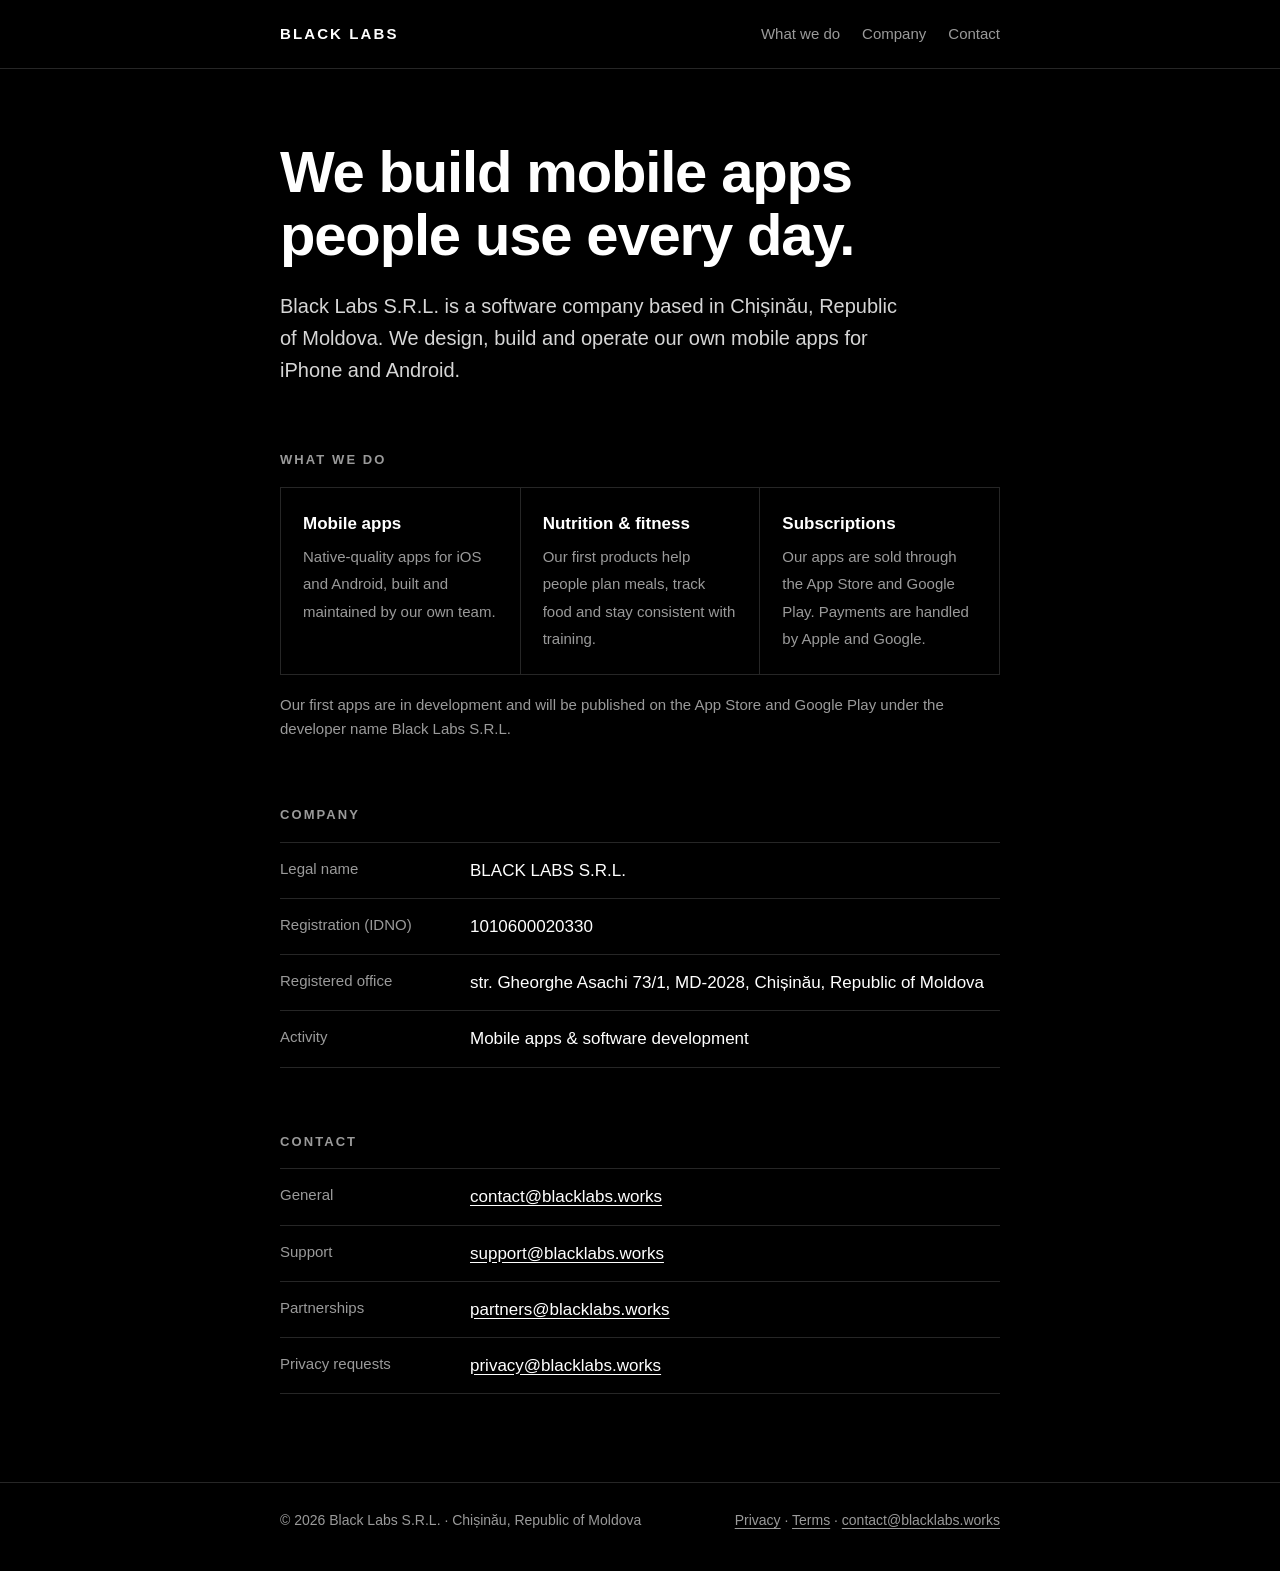
==== index.html @ fc976a8d "Company website: home, privacy, terms (static, no scripts, no cookies) Co-Authored-By: Claude Fable " ====
<!doctype html>
<html lang="en">
<head>
<meta charset="utf-8">
<meta name="viewport" content="width=device-width, initial-scale=1">
<title>Black Labs — Mobile apps &amp; software development</title>
<meta name="description" content="Black Labs S.R.L. is a software company from Chișinău, Moldova. We design, build and operate mobile apps for iOS and Android.">
<link rel="canonical" href="https://blacklabs.works/">
<link rel="icon" href="/favicon.svg" type="image/svg+xml">
<link rel="stylesheet" href="/style.css">
</head>
<body>
<header><div class="wrap">
<a class="brand" href="/">Black Labs</a>
<nav aria-label="Main"><a href="/#what-we-do">What we do</a><a href="/#company">Company</a><a href="/#contact">Contact</a></nav>
</div></header>
<main><div class="wrap">
<h1>We build mobile apps people use every day.</h1>
<p class="lead">Black Labs S.R.L. is a software company based in Chișinău, Republic of Moldova. We design, build and operate our own mobile apps for iPhone and Android.</p>

<h2 id="what-we-do">What we do</h2>
<div class="grid">
<div><strong>Mobile apps</strong><span>Native-quality apps for iOS and Android, built and maintained by our own team.</span></div>
<div><strong>Nutrition &amp; fitness</strong><span>Our first products help people plan meals, track food and stay consistent with training.</span></div>
<div><strong>Subscriptions</strong><span>Our apps are sold through the App Store and Google Play. Payments are handled by Apple and Google.</span></div>
</div>
<p class="meta" style="margin-top:18px">Our first apps are in development and will be published on the App Store and Google Play under the developer name Black Labs S.R.L.</p>

<h2 id="company">Company</h2>
<dl>
<dt>Legal name</dt><dd>BLACK LABS S.R.L.</dd>
<dt>Registration (IDNO)</dt><dd>1010600020330</dd>
<dt>Registered office</dt><dd>str. Gheorghe Asachi 73/1, MD-2028, Chișinău, Republic of Moldova</dd>
<dt>Activity</dt><dd>Mobile apps &amp; software development</dd>
</dl>

<h2 id="contact">Contact</h2>
<dl>
<dt>General</dt><dd><a href="mailto:contact@blacklabs.works">contact@blacklabs.works</a></dd>
<dt>Support</dt><dd><a href="mailto:support@blacklabs.works">support@blacklabs.works</a></dd>
<dt>Partnerships</dt><dd><a href="mailto:partners@blacklabs.works">partners@blacklabs.works</a></dd>
<dt>Privacy requests</dt><dd><a href="mailto:privacy@blacklabs.works">privacy@blacklabs.works</a></dd>
</dl>
</div></main>
<footer><div class="wrap">
<span>© 2026 Black Labs S.R.L. · Chișinău, Republic of Moldova</span>
<span><a href="/privacy/">Privacy</a> · <a href="/terms/">Terms</a> · <a href="mailto:contact@blacklabs.works">contact@blacklabs.works</a></span>
</div></footer>
</body>
</html>
---- style.css ----
:root{--bg:#000;--fg:#fff;--dim:#9a9a9a;--line:#262626}
*{box-sizing:border-box}
html{-webkit-text-size-adjust:100%}
body{margin:0;background:var(--bg);color:var(--fg);font:17px/1.6 -apple-system,BlinkMacSystemFont,"Segoe UI",Helvetica,Arial,sans-serif}
a{color:var(--fg);text-underline-offset:3px}
a:hover{color:var(--dim)}
.wrap{max-width:760px;margin:0 auto;padding:0 20px}
header{border-bottom:1px solid var(--line)}
header .wrap{display:flex;justify-content:space-between;align-items:center;gap:16px;padding-top:22px;padding-bottom:22px;flex-wrap:wrap}
.brand{font-weight:700;letter-spacing:.14em;text-transform:uppercase;text-decoration:none;font-size:15px}
nav{display:flex;gap:22px;flex-wrap:wrap}
nav a{text-decoration:none;color:var(--dim);font-size:15px}
nav a:hover,nav a[aria-current="page"]{color:var(--fg)}
main{padding:72px 0 88px}
h1{font-size:clamp(34px,7vw,58px);line-height:1.08;letter-spacing:-.02em;margin:0 0 24px;font-weight:700}
h2{font-size:13px;letter-spacing:.16em;text-transform:uppercase;color:var(--dim);font-weight:600;margin:64px 0 16px}
.doc h2{font-size:20px;letter-spacing:0;text-transform:none;color:var(--fg);margin:44px 0 10px}
p{margin:0 0 16px}
.lead{font-size:20px;color:#d6d6d6;max-width:620px}
.grid{display:grid;grid-template-columns:repeat(auto-fit,minmax(210px,1fr));gap:1px;background:var(--line);border:1px solid var(--line)}
.grid div{background:var(--bg);padding:22px}
.grid strong{display:block;margin-bottom:6px}
.grid span{color:var(--dim);font-size:15px}
dl{margin:0;display:grid;grid-template-columns:minmax(120px,190px) 1fr;border-top:1px solid var(--line)}
dt,dd{margin:0;padding:14px 0;border-bottom:1px solid var(--line)}
dt{color:var(--dim);font-size:15px}
ul{padding-left:20px;margin:0 0 16px}
li{margin-bottom:6px}
.meta{color:var(--dim);font-size:15px}
footer{border-top:1px solid var(--line);color:var(--dim);font-size:14px}
footer .wrap{padding-top:26px;padding-bottom:40px;display:flex;justify-content:space-between;gap:16px;flex-wrap:wrap}
footer a{color:var(--dim)}
@media (max-width:520px){dl{grid-template-columns:1fr}dt{border-bottom:0;padding-bottom:0}main{padding:48px 0 64px}}
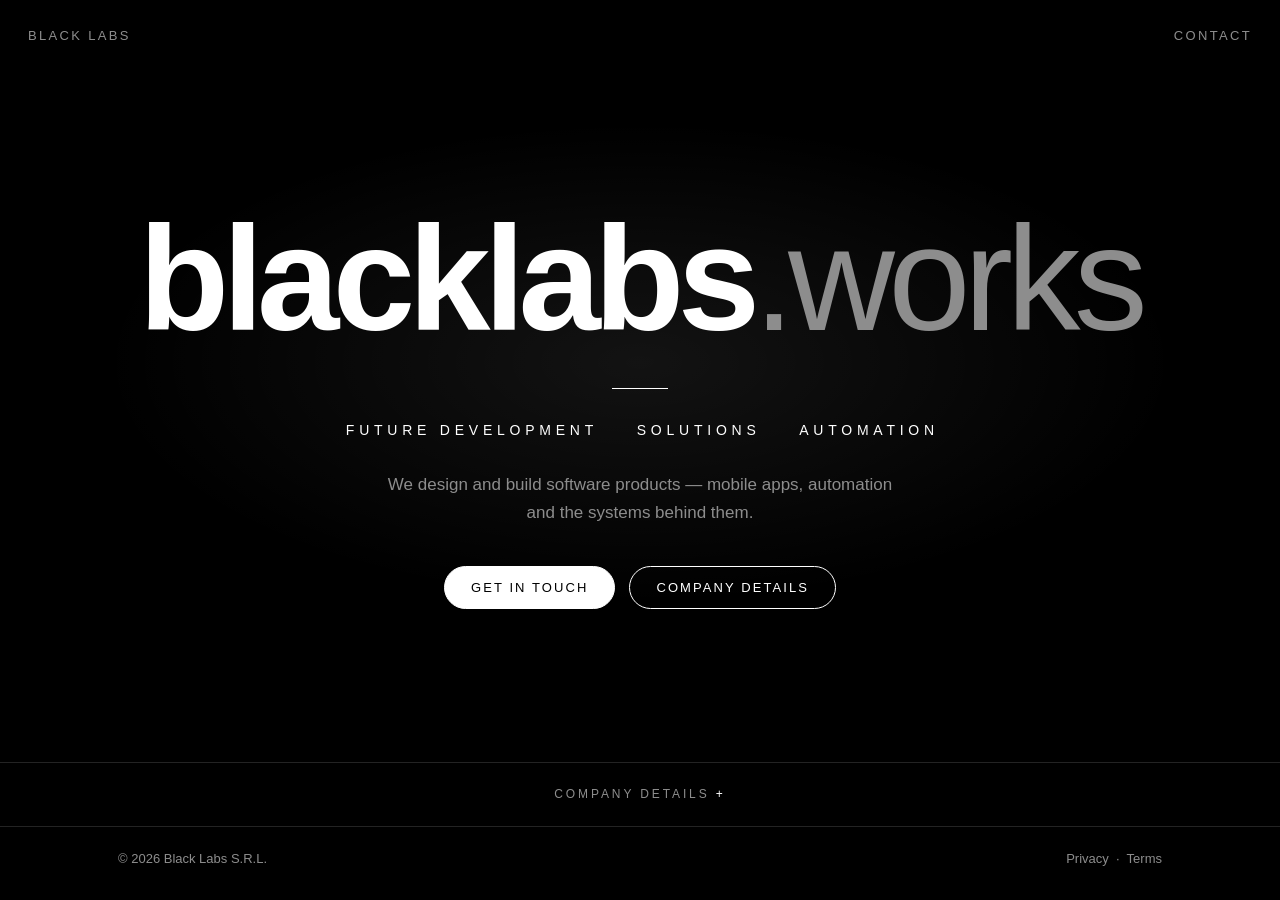
==== commit c8068963: "Home: centered portfolio-style hero; company details behind a toggle Co-Authored-By: Claude Fable 5." ====
--- a/index.html
+++ b/index.html
@@ -3,48 +3,49 @@
 <head>
 <meta charset="utf-8">
 <meta name="viewport" content="width=device-width, initial-scale=1">
-<title>Black Labs — Mobile apps &amp; software development</title>
-<meta name="description" content="Black Labs S.R.L. is a software company from Chișinău, Moldova. We design, build and operate mobile apps for iOS and Android.">
+<title>Black Labs — Future development, solutions, automation</title>
+<meta name="description" content="Black Labs S.R.L. designs and builds software products: mobile apps, automation and the systems behind them.">
 <link rel="canonical" href="https://blacklabs.works/">
 <link rel="icon" href="/favicon.svg" type="image/svg+xml">
 <link rel="stylesheet" href="/style.css">
 </head>
-<body>
-<header><div class="wrap">
-<a class="brand" href="/">Black Labs</a>
-<nav aria-label="Main"><a href="/#what-we-do">What we do</a><a href="/#company">Company</a><a href="/#contact">Contact</a></nav>
-</div></header>
-<main><div class="wrap">
-<h1>We build mobile apps people use every day.</h1>
-<p class="lead">Black Labs S.R.L. is a software company based in Chișinău, Republic of Moldova. We design, build and operate our own mobile apps for iPhone and Android.</p>
+<body class="home">
+<div class="top"><span>Black Labs</span><a href="mailto:contact@blacklabs.works">Contact</a></div>
 
-<h2 id="what-we-do">What we do</h2>
-<div class="grid">
-<div><strong>Mobile apps</strong><span>Native-quality apps for iOS and Android, built and maintained by our own team.</span></div>
-<div><strong>Nutrition &amp; fitness</strong><span>Our first products help people plan meals, track food and stay consistent with training.</span></div>
-<div><strong>Subscriptions</strong><span>Our apps are sold through the App Store and Google Play. Payments are handled by Apple and Google.</span></div>
+<main class="hero">
+<h1 class="mark">blacklabs<span>.works</span></h1>
+<div class="rule" aria-hidden="true"></div>
+<ul class="tags"><li>Future development</li><li>Solutions</li><li>Automation</li></ul>
+<p class="sub">We design and build software products — mobile apps, automation and the systems behind them.</p>
+<div class="cta">
+<a class="btn solid" href="mailto:contact@blacklabs.works">Get in touch</a>
+<a class="btn" href="#company" onclick="document.getElementById('company').open=true">Company details</a>
 </div>
-<p class="meta" style="margin-top:18px">Our first apps are in development and will be published on the App Store and Google Play under the developer name Black Labs S.R.L.</p>
+</main>
 
-<h2 id="company">Company</h2>
-<dl>
-<dt>Legal name</dt><dd>BLACK LABS S.R.L.</dd>
-<dt>Registration (IDNO)</dt><dd>1010600020330</dd>
-<dt>Registered office</dt><dd>str. Gheorghe Asachi 73/1, MD-2028, Chișinău, Republic of Moldova</dd>
-<dt>Activity</dt><dd>Mobile apps &amp; software development</dd>
-</dl>
+<details class="co" id="company">
+<summary>Company details</summary>
+<div class="cols">
+<div>
+<h2>Company</h2>
+<p>BLACK LABS S.R.L.</p>
+<p><span class="k">Registration (IDNO)</span> 1010600020330</p>
+<p>str. Gheorghe Asachi 73/1, MD-2028<br>Chișinău, Republic of Moldova</p>
+<p><span class="k">Activity</span> Mobile apps &amp; software development</p>
+</div>
+<div>
+<h2>Contact</h2>
+<p><span class="k">General</span> <a href="mailto:contact@blacklabs.works">contact@blacklabs.works</a></p>
+<p><span class="k">Support</span> <a href="mailto:support@blacklabs.works">support@blacklabs.works</a></p>
+<p><span class="k">Partnerships</span> <a href="mailto:partners@blacklabs.works">partners@blacklabs.works</a></p>
+<p><span class="k">Privacy</span> <a href="mailto:privacy@blacklabs.works">privacy@blacklabs.works</a></p>
+</div>
+</div>
+</details>
 
-<h2 id="contact">Contact</h2>
-<dl>
-<dt>General</dt><dd><a href="mailto:contact@blacklabs.works">contact@blacklabs.works</a></dd>
-<dt>Support</dt><dd><a href="mailto:support@blacklabs.works">support@blacklabs.works</a></dd>
-<dt>Partnerships</dt><dd><a href="mailto:partners@blacklabs.works">partners@blacklabs.works</a></dd>
-<dt>Privacy requests</dt><dd><a href="mailto:privacy@blacklabs.works">privacy@blacklabs.works</a></dd>
-</dl>
-</div></main>
-<footer><div class="wrap">
-<span>© 2026 Black Labs S.R.L. · Chișinău, Republic of Moldova</span>
-<span><a href="/privacy/">Privacy</a> · <a href="/terms/">Terms</a> · <a href="mailto:contact@blacklabs.works">contact@blacklabs.works</a></span>
+<footer><div class="in">
+<span>© 2026 Black Labs S.R.L.</span>
+<span><a href="/privacy/">Privacy</a> &nbsp;·&nbsp; <a href="/terms/">Terms</a></span>
 </div></footer>
 </body>
 </html>
--- a/style.css
+++ b/style.css
@@ -1,33 +1,60 @@
-:root{--bg:#000;--fg:#fff;--dim:#9a9a9a;--line:#262626}
+:root{--bg:#000;--fg:#fff;--dim:#8d8d8d;--line:#232323}
 *{box-sizing:border-box}
 html{-webkit-text-size-adjust:100%}
-body{margin:0;background:var(--bg);color:var(--fg);font:17px/1.6 -apple-system,BlinkMacSystemFont,"Segoe UI",Helvetica,Arial,sans-serif}
-a{color:var(--fg);text-underline-offset:3px}
+body{margin:0;background:var(--bg);color:var(--fg);font:17px/1.6 -apple-system,BlinkMacSystemFont,"Segoe UI",Helvetica,Arial,sans-serif;-webkit-font-smoothing:antialiased}
+a{color:var(--fg);text-underline-offset:4px}
 a:hover{color:var(--dim)}
 .wrap{max-width:760px;margin:0 auto;padding:0 20px}
-header{border-bottom:1px solid var(--line)}
-header .wrap{display:flex;justify-content:space-between;align-items:center;gap:16px;padding-top:22px;padding-bottom:22px;flex-wrap:wrap}
-.brand{font-weight:700;letter-spacing:.14em;text-transform:uppercase;text-decoration:none;font-size:15px}
-nav{display:flex;gap:22px;flex-wrap:wrap}
-nav a{text-decoration:none;color:var(--dim);font-size:15px}
-nav a:hover,nav a[aria-current="page"]{color:var(--fg)}
-main{padding:72px 0 88px}
-h1{font-size:clamp(34px,7vw,58px);line-height:1.08;letter-spacing:-.02em;margin:0 0 24px;font-weight:700}
-h2{font-size:13px;letter-spacing:.16em;text-transform:uppercase;color:var(--dim);font-weight:600;margin:64px 0 16px}
-.doc h2{font-size:20px;letter-spacing:0;text-transform:none;color:var(--fg);margin:44px 0 10px}
-p{margin:0 0 16px}
-.lead{font-size:20px;color:#d6d6d6;max-width:620px}
-.grid{display:grid;grid-template-columns:repeat(auto-fit,minmax(210px,1fr));gap:1px;background:var(--line);border:1px solid var(--line)}
-.grid div{background:var(--bg);padding:22px}
-.grid strong{display:block;margin-bottom:6px}
-.grid span{color:var(--dim);font-size:15px}
-dl{margin:0;display:grid;grid-template-columns:minmax(120px,190px) 1fr;border-top:1px solid var(--line)}
-dt,dd{margin:0;padding:14px 0;border-bottom:1px solid var(--line)}
-dt{color:var(--dim);font-size:15px}
-ul{padding-left:20px;margin:0 0 16px}
-li{margin-bottom:6px}
+
+/* home */
+.home{min-height:100vh;min-height:100svh;display:flex;flex-direction:column}
+.top{display:flex;justify-content:space-between;align-items:center;padding:26px 28px;font-size:13px;letter-spacing:.18em;text-transform:uppercase;color:var(--dim)}
+.top a{color:var(--dim);text-decoration:none}
+.top a:hover{color:var(--fg)}
+.hero{flex:1;display:flex;flex-direction:column;align-items:center;justify-content:center;text-align:center;padding:40px 20px 56px;position:relative;overflow:hidden}
+.hero::before{content:"";position:absolute;inset:0;background:radial-gradient(60% 50% at 50% 42%,rgba(255,255,255,.075),transparent 70%);pointer-events:none}
+.mark{position:relative;font-weight:700;letter-spacing:-.045em;line-height:.95;margin:0;font-size:clamp(44px,12.5vw,148px)}
+.mark span{color:var(--dim);font-weight:300}
+.rule{position:relative;width:56px;height:1px;background:var(--fg);margin:38px auto 30px;opacity:.9}
+.tags{position:relative;list-style:none;margin:0;padding:0;display:flex;flex-wrap:wrap;justify-content:center;gap:10px 34px;font-size:clamp(12px,1.5vw,14px);letter-spacing:.34em;text-transform:uppercase}
+.tags li{margin:0;padding-left:.34em}
+.sub{position:relative;max-width:520px;margin:30px auto 0;color:var(--dim);font-size:17px}
+.cta{position:relative;margin-top:40px;display:flex;gap:14px;flex-wrap:wrap;justify-content:center}
+.btn{display:inline-block;padding:13px 26px;border:1px solid var(--fg);border-radius:999px;text-decoration:none;font-size:13px;letter-spacing:.16em;text-transform:uppercase;color:var(--fg);background:transparent;cursor:pointer;font-family:inherit;line-height:1.2}
+.btn.solid{background:var(--fg);color:var(--bg)}
+.btn:hover{background:var(--fg);color:var(--bg)}
+.btn.solid:hover{background:transparent;color:var(--fg)}
+.btn:focus-visible,a:focus-visible,summary:focus-visible{outline:2px solid var(--fg);outline-offset:4px}
+
+details.co{border-top:1px solid var(--line)}
+details.co summary{list-style:none;cursor:pointer;text-align:center;padding:22px 20px;font-size:12px;letter-spacing:.24em;text-transform:uppercase;color:var(--dim)}
+details.co summary::-webkit-details-marker{display:none}
+details.co summary::after{content:" +";color:var(--fg)}
+details.co[open] summary::after{content:" –"}
+details.co summary:hover{color:var(--fg)}
+.cols{max-width:900px;margin:0 auto;padding:6px 24px 44px;display:grid;grid-template-columns:1fr 1fr;gap:28px 56px;font-size:15px}
+.cols h2{font-size:11px;letter-spacing:.24em;text-transform:uppercase;color:var(--dim);font-weight:600;margin:0 0 12px}
+.cols p{margin:0 0 6px}
+.cols .k{color:var(--dim)}
+
+footer{border-top:1px solid var(--line);color:var(--dim);font-size:13px}
+footer .in{max-width:1100px;margin:0 auto;padding:22px 28px 30px;display:flex;justify-content:space-between;gap:14px;flex-wrap:wrap}
+footer a{color:var(--dim);text-decoration:none}
+footer a:hover{color:var(--fg)}
+
+/* documents */
+.doc-top{border-bottom:1px solid var(--line)}
+.doc main{padding:64px 0 88px}
+.doc h1{font-size:clamp(32px,6vw,52px);line-height:1.08;letter-spacing:-.02em;margin:0 0 20px}
+.doc h2{font-size:20px;margin:44px 0 10px}
+.doc p{margin:0 0 16px}
+.doc ul{padding-left:20px;margin:0 0 16px}
+.doc li{margin-bottom:6px}
 .meta{color:var(--dim);font-size:15px}
-footer{border-top:1px solid var(--line);color:var(--dim);font-size:14px}
-footer .wrap{padding-top:26px;padding-bottom:40px;display:flex;justify-content:space-between;gap:16px;flex-wrap:wrap}
-footer a{color:var(--dim)}
-@media (max-width:520px){dl{grid-template-columns:1fr}dt{border-bottom:0;padding-bottom:0}main{padding:48px 0 64px}}
+
+@media (prefers-reduced-motion:no-preference){
+  .mark,.rule,.tags,.sub,.cta{animation:rise .9s cubic-bezier(.2,.7,.2,1) both}
+  .rule{animation-delay:.12s}.tags{animation-delay:.2s}.sub{animation-delay:.3s}.cta{animation-delay:.4s}
+  @keyframes rise{from{opacity:0;transform:translateY(14px)}to{opacity:1;transform:none}}
+}
+@media (max-width:640px){.cols{grid-template-columns:1fr}.top{padding:20px}.tags{gap:8px 22px;letter-spacing:.26em}footer .in{padding:20px}}
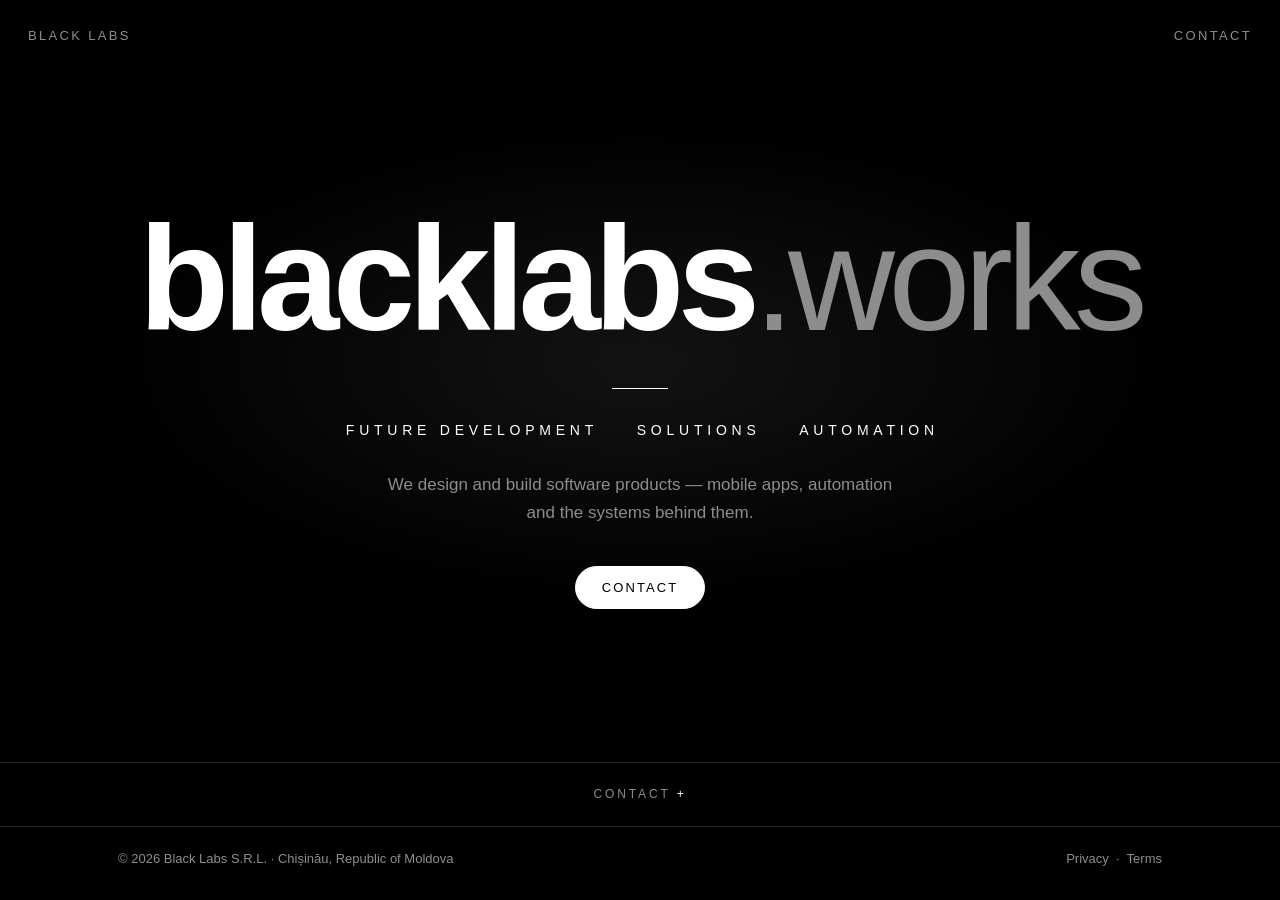
==== commit e23f85b0: "Home: company block removed (details stay in Privacy/Terms); single Contact button Co-Authored-By: C" ====
--- a/index.html
+++ b/index.html
@@ -10,7 +10,7 @@
 <link rel="stylesheet" href="/style.css">
 </head>
 <body class="home">
-<div class="top"><span>Black Labs</span><a href="mailto:contact@blacklabs.works">Contact</a></div>
+<div class="top"><span>Black Labs</span><a href="#contact" onclick="document.getElementById('contact').open=true">Contact</a></div>
 
 <main class="hero">
 <h1 class="mark">blacklabs<span>.works</span></h1>
@@ -18,33 +18,22 @@
 <ul class="tags"><li>Future development</li><li>Solutions</li><li>Automation</li></ul>
 <p class="sub">We design and build software products — mobile apps, automation and the systems behind them.</p>
 <div class="cta">
-<a class="btn solid" href="mailto:contact@blacklabs.works">Get in touch</a>
-<a class="btn" href="#company" onclick="document.getElementById('company').open=true">Company details</a>
+<a class="btn solid" href="#contact" onclick="document.getElementById('contact').open=true">Contact</a>
 </div>
 </main>
 
-<details class="co" id="company">
-<summary>Company details</summary>
+<details class="co" id="contact">
+<summary>Contact</summary>
 <div class="cols">
-<div>
-<h2>Company</h2>
-<p>BLACK LABS S.R.L.</p>
-<p><span class="k">Registration (IDNO)</span> 1010600020330</p>
-<p>str. Gheorghe Asachi 73/1, MD-2028<br>Chișinău, Republic of Moldova</p>
-<p><span class="k">Activity</span> Mobile apps &amp; software development</p>
-</div>
-<div>
-<h2>Contact</h2>
 <p><span class="k">General</span> <a href="mailto:contact@blacklabs.works">contact@blacklabs.works</a></p>
 <p><span class="k">Support</span> <a href="mailto:support@blacklabs.works">support@blacklabs.works</a></p>
 <p><span class="k">Partnerships</span> <a href="mailto:partners@blacklabs.works">partners@blacklabs.works</a></p>
 <p><span class="k">Privacy</span> <a href="mailto:privacy@blacklabs.works">privacy@blacklabs.works</a></p>
 </div>
-</div>
 </details>
 
 <footer><div class="in">
-<span>© 2026 Black Labs S.R.L.</span>
+<span>© 2026 Black Labs S.R.L. · Chișinău, Republic of Moldova</span>
 <span><a href="/privacy/">Privacy</a> &nbsp;·&nbsp; <a href="/terms/">Terms</a></span>
 </div></footer>
 </body>
--- a/style.css
+++ b/style.css
@@ -32,9 +32,9 @@
 details.co summary::after{content:" +";color:var(--fg)}
 details.co[open] summary::after{content:" –"}
 details.co summary:hover{color:var(--fg)}
-.cols{max-width:900px;margin:0 auto;padding:6px 24px 44px;display:grid;grid-template-columns:1fr 1fr;gap:28px 56px;font-size:15px}
+.cols{max-width:900px;margin:0 auto;padding:6px 24px 40px;display:grid;grid-template-columns:1fr 1fr;gap:10px 56px;font-size:15px;justify-items:center}
 .cols h2{font-size:11px;letter-spacing:.24em;text-transform:uppercase;color:var(--dim);font-weight:600;margin:0 0 12px}
-.cols p{margin:0 0 6px}
+.cols p{margin:0}
 .cols .k{color:var(--dim)}
 
 footer{border-top:1px solid var(--line);color:var(--dim);font-size:13px}
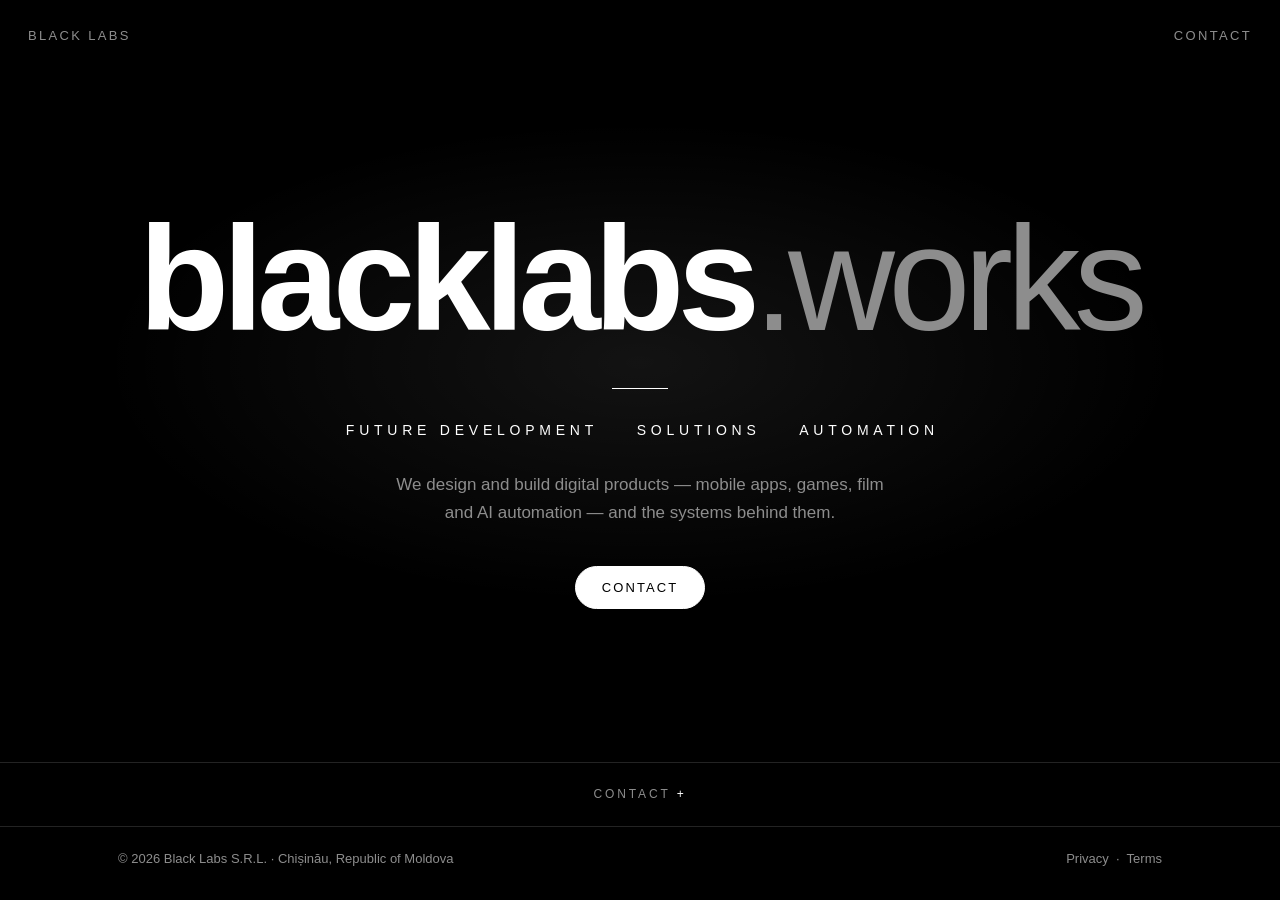
==== commit b4506b7c: "Home: tagline covers apps, games, film, AI automation Co-Authored-By: Claude Fable 5.2 <noreply@anth" ====
--- a/index.html
+++ b/index.html
@@ -4,7 +4,7 @@
 <meta charset="utf-8">
 <meta name="viewport" content="width=device-width, initial-scale=1">
 <title>Black Labs — Future development, solutions, automation</title>
-<meta name="description" content="Black Labs S.R.L. designs and builds software products: mobile apps, automation and the systems behind them.">
+<meta name="description" content="Black Labs S.R.L. designs and builds digital products: mobile apps, games, film and AI automation, and the systems behind them.">
 <link rel="canonical" href="https://blacklabs.works/">
 <link rel="icon" href="/favicon.svg" type="image/svg+xml">
 <link rel="stylesheet" href="/style.css">
@@ -16,7 +16,7 @@
 <h1 class="mark">blacklabs<span>.works</span></h1>
 <div class="rule" aria-hidden="true"></div>
 <ul class="tags"><li>Future development</li><li>Solutions</li><li>Automation</li></ul>
-<p class="sub">We design and build software products — mobile apps, automation and the systems behind them.</p>
+<p class="sub">We design and build digital products — mobile apps, games, film and AI automation — and the systems behind them.</p>
 <div class="cta">
 <a class="btn solid" href="#contact" onclick="document.getElementById('contact').open=true">Contact</a>
 </div>
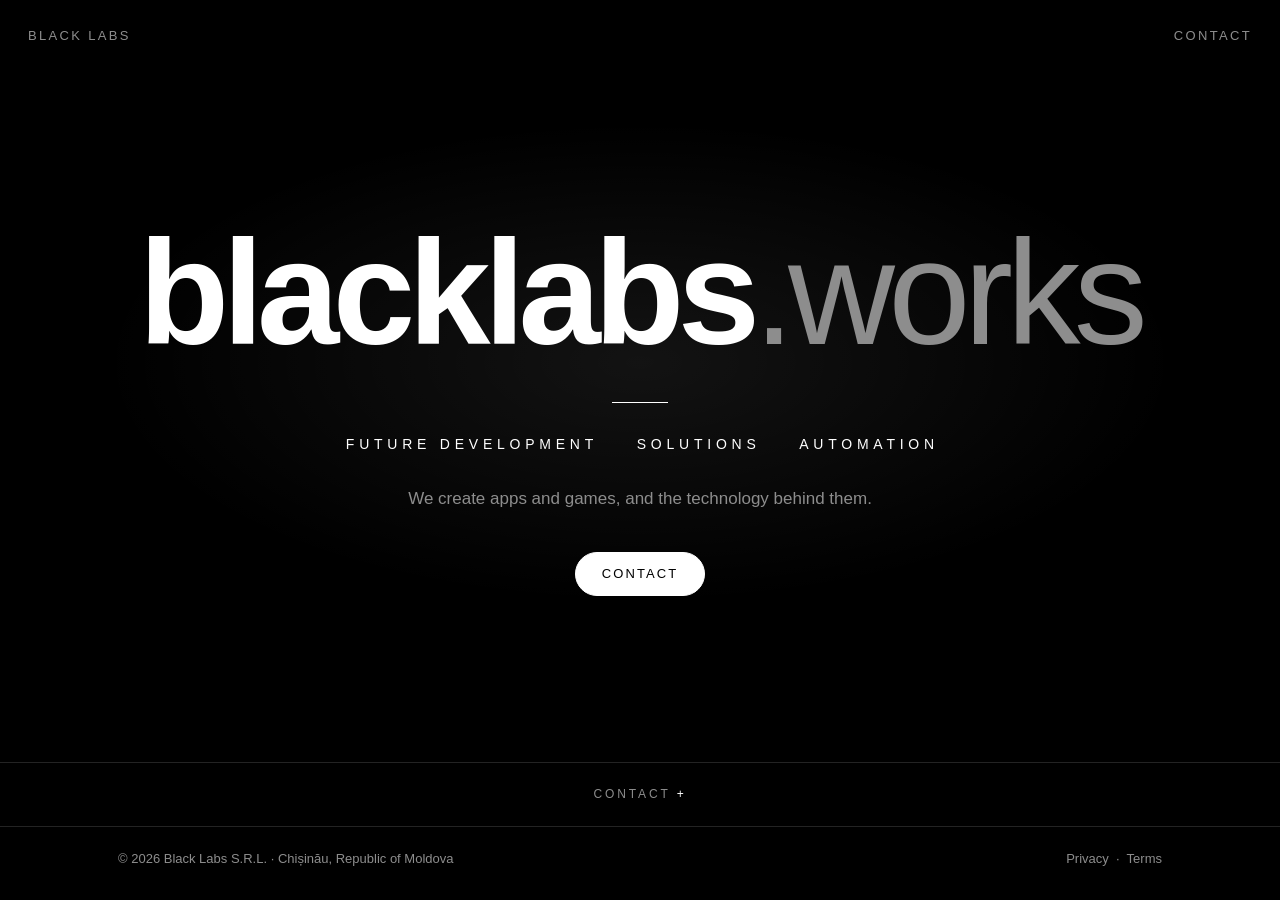
==== commit 73ea6443: "Home: shorter tagline Co-Authored-By: Claude Fable 5.2 <noreply@anthropic.com> Claude-Session: https" ====
--- a/index.html
+++ b/index.html
@@ -4,7 +4,7 @@
 <meta charset="utf-8">
 <meta name="viewport" content="width=device-width, initial-scale=1">
 <title>Black Labs — Future development, solutions, automation</title>
-<meta name="description" content="Black Labs S.R.L. designs and builds digital products: mobile apps, games, film and AI automation, and the systems behind them.">
+<meta name="description" content="Black Labs S.R.L. creates apps and games, and the technology behind them.">
 <link rel="canonical" href="https://blacklabs.works/">
 <link rel="icon" href="/favicon.svg" type="image/svg+xml">
 <link rel="stylesheet" href="/style.css">
@@ -16,7 +16,7 @@
 <h1 class="mark">blacklabs<span>.works</span></h1>
 <div class="rule" aria-hidden="true"></div>
 <ul class="tags"><li>Future development</li><li>Solutions</li><li>Automation</li></ul>
-<p class="sub">We design and build digital products — mobile apps, games, film and AI automation — and the systems behind them.</p>
+<p class="sub">We create apps and games, and the technology behind them.</p>
 <div class="cta">
 <a class="btn solid" href="#contact" onclick="document.getElementById('contact').open=true">Contact</a>
 </div>
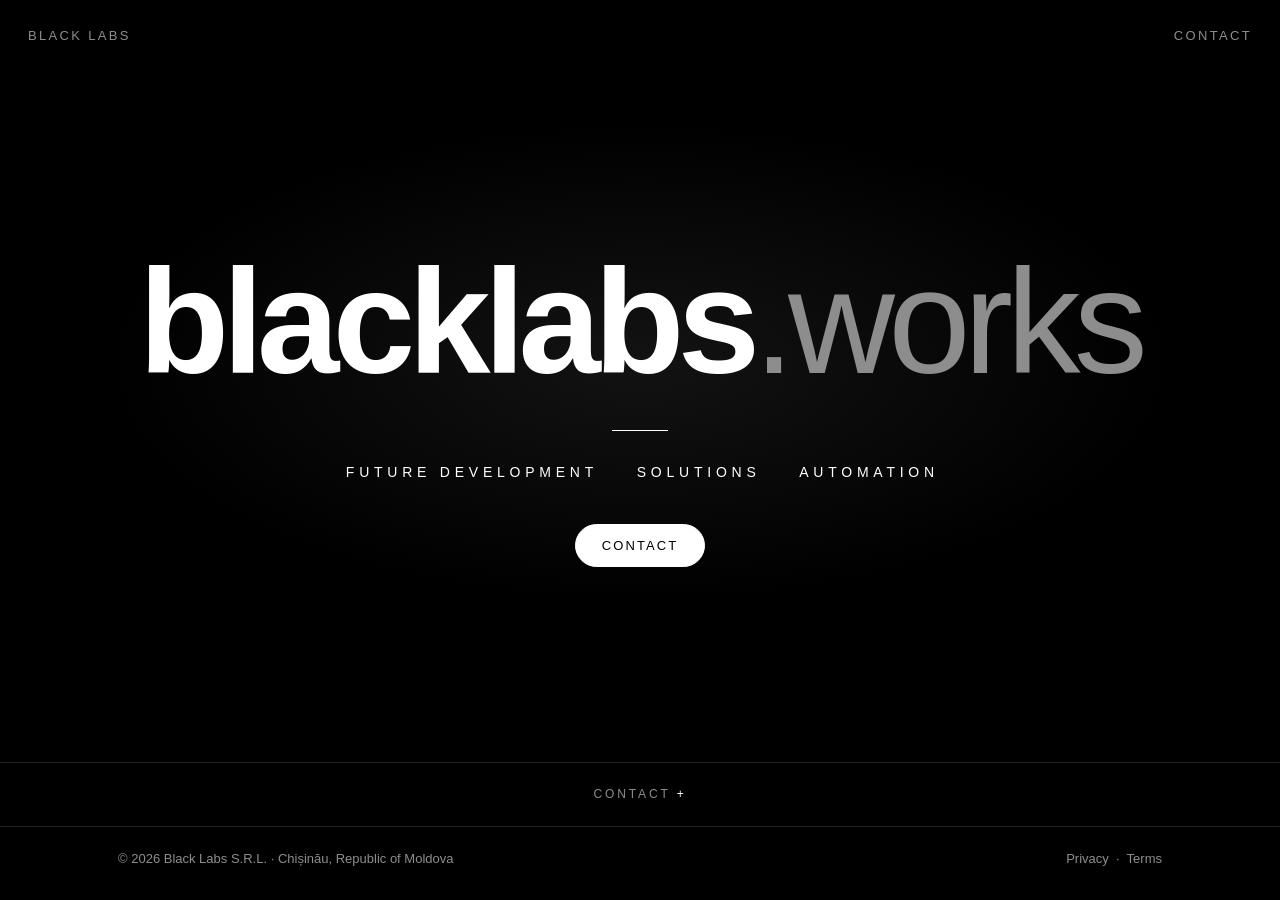
==== commit d5b8a666: "Home: name and three words only Co-Authored-By: Claude Fable 5.2 <noreply@anthropic.com> Claude-Sess" ====
--- a/index.html
+++ b/index.html
@@ -16,7 +16,6 @@
 <h1 class="mark">blacklabs<span>.works</span></h1>
 <div class="rule" aria-hidden="true"></div>
 <ul class="tags"><li>Future development</li><li>Solutions</li><li>Automation</li></ul>
-<p class="sub">We create apps and games, and the technology behind them.</p>
 <div class="cta">
 <a class="btn solid" href="#contact" onclick="document.getElementById('contact').open=true">Contact</a>
 </div>
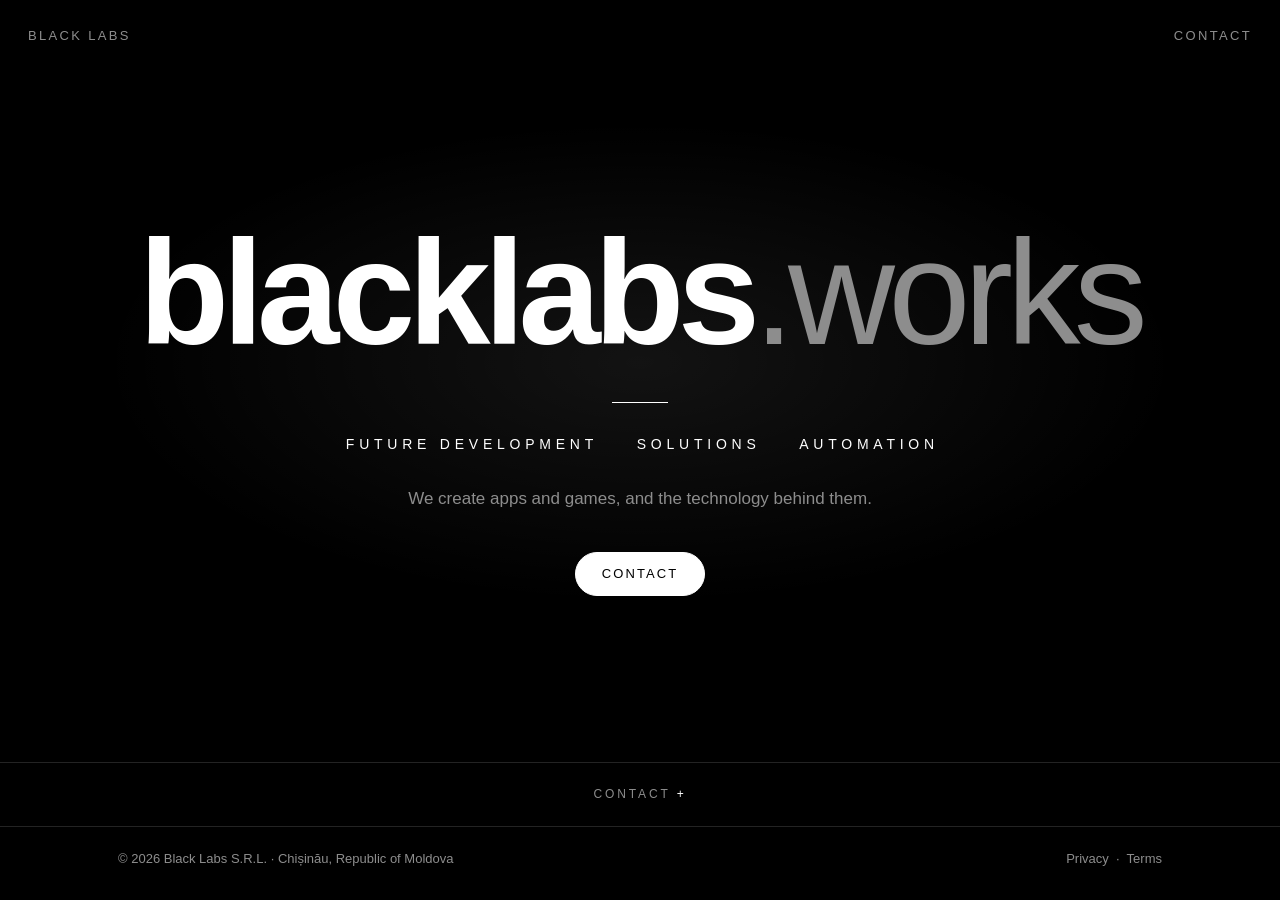
==== commit 41f9009d: "Home: one sentence about what the company does Co-Authored-By: Claude Fable 5.2 <noreply@anthropic.c" ====
--- a/index.html
+++ b/index.html
@@ -16,6 +16,7 @@
 <h1 class="mark">blacklabs<span>.works</span></h1>
 <div class="rule" aria-hidden="true"></div>
 <ul class="tags"><li>Future development</li><li>Solutions</li><li>Automation</li></ul>
+<p class="sub">We create apps and games, and the technology behind them.</p>
 <div class="cta">
 <a class="btn solid" href="#contact" onclick="document.getElementById('contact').open=true">Contact</a>
 </div>
